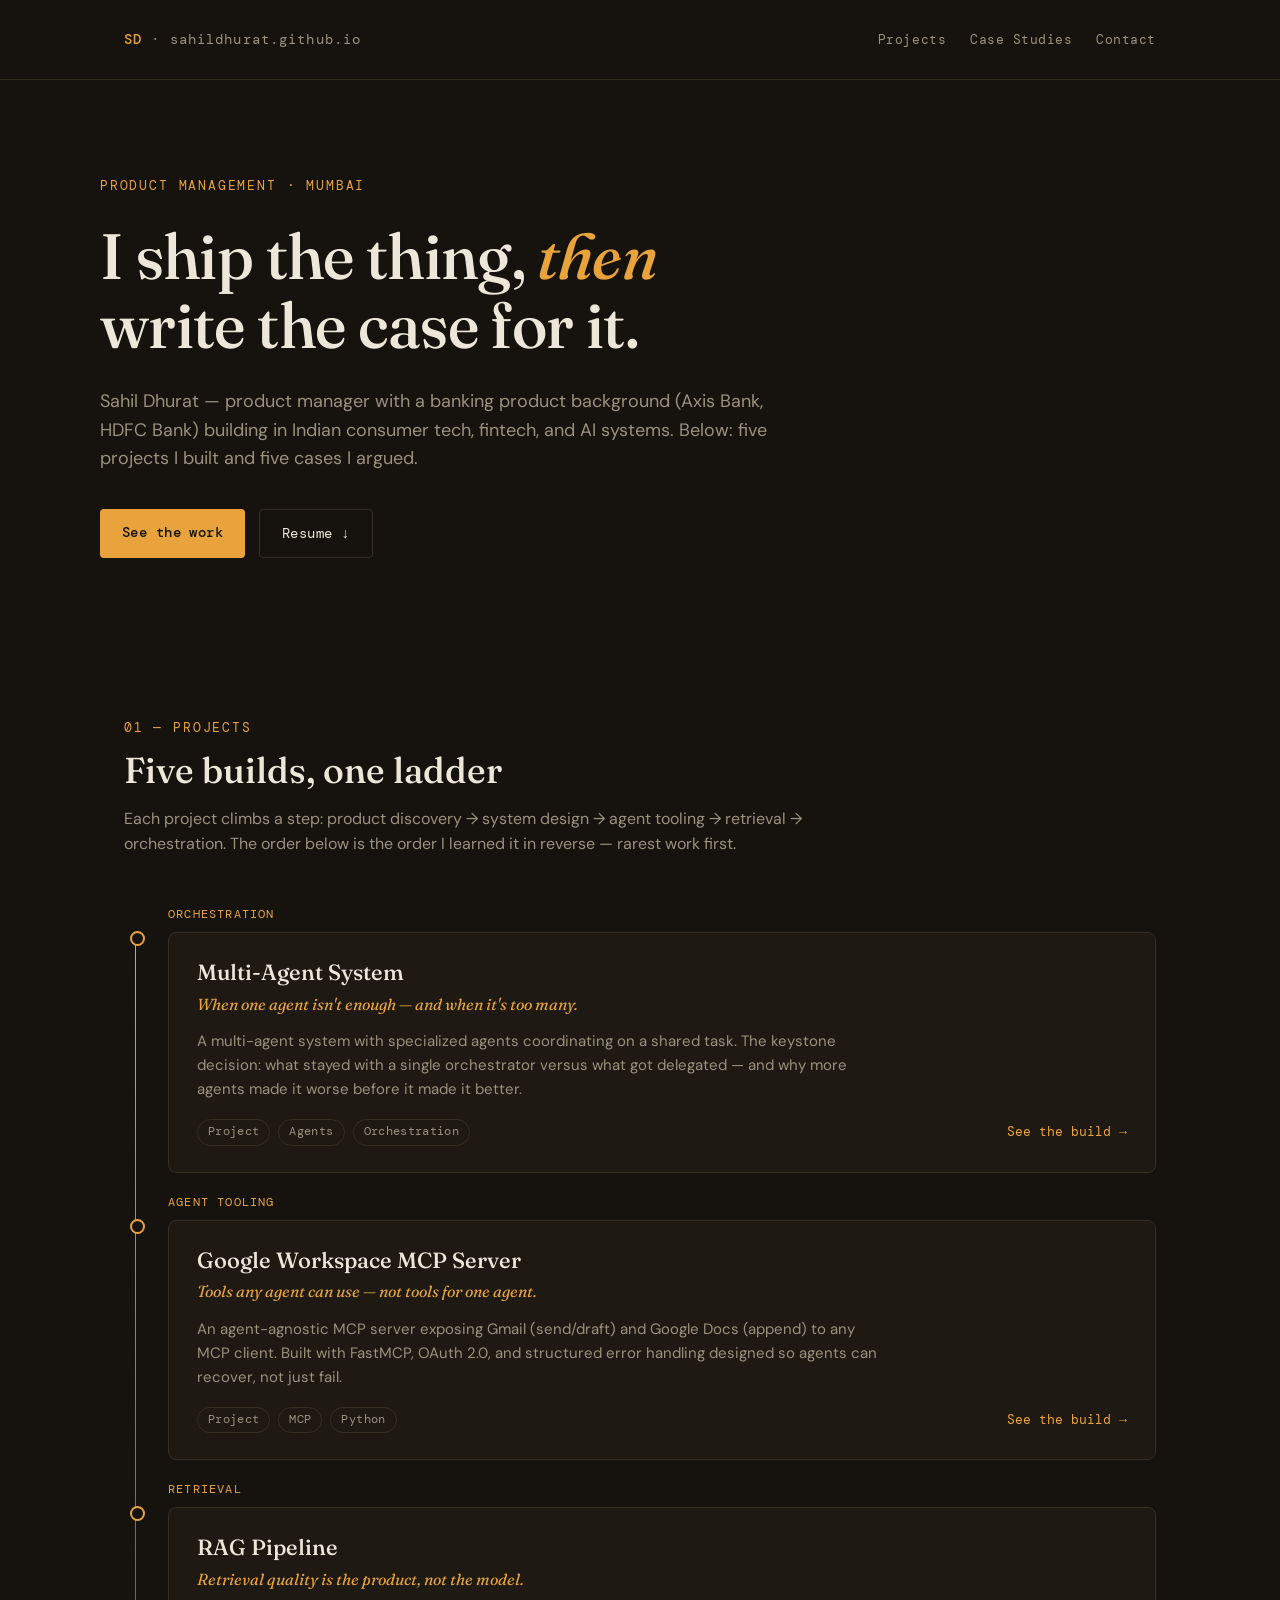
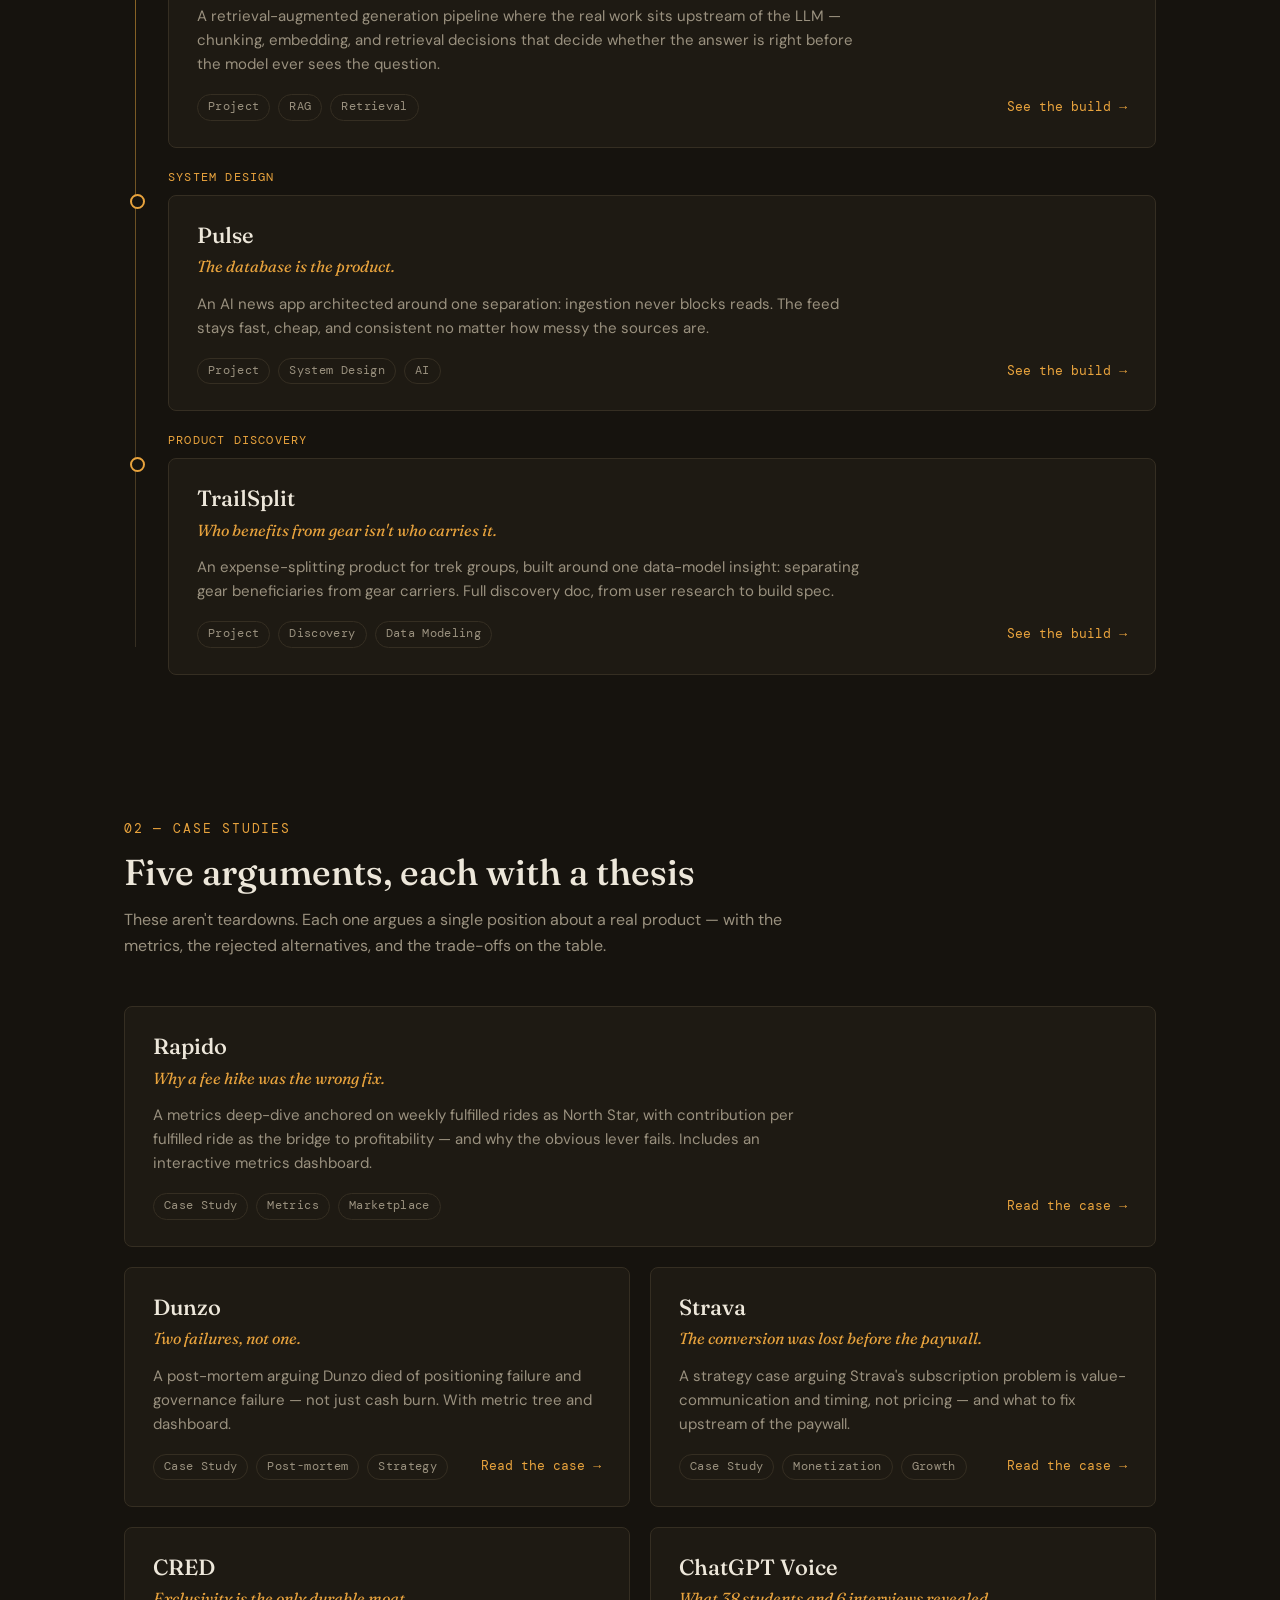
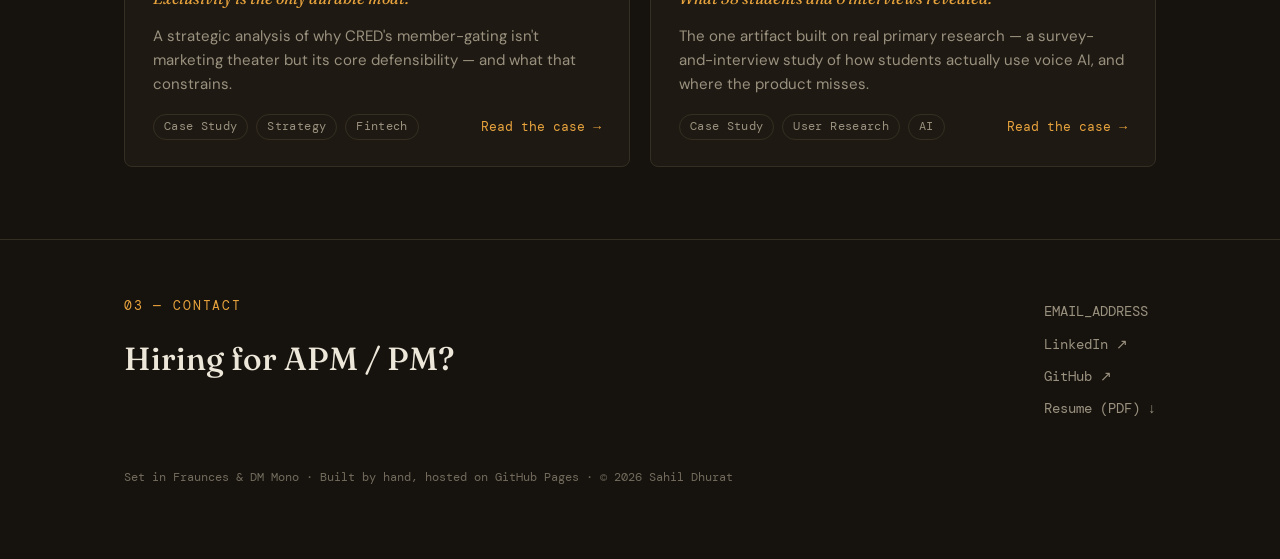
==== index.html @ cf32521f "Rename index_1.html to index.html" ====
<!DOCTYPE html>
<html lang="en">
<head>
<meta charset="UTF-8">
<meta name="viewport" content="width=device-width, initial-scale=1.0">
<title>Sahil Dhurat — Product Manager</title>
<meta name="description" content="Product portfolio of Sahil Dhurat — 5 shipped projects and 5 case studies across Indian consumer tech, fintech, and AI systems.">
<link rel="preconnect" href="https://fonts.googleapis.com">
<link rel="preconnect" href="https://fonts.gstatic.com" crossorigin>
<link href="https://fonts.googleapis.com/css2?family=Fraunces:opsz,wght@9..144,400;9..144,500;9..144,600&family=DM+Mono:wght@400;500&family=DM+Sans:opsz,wght@9..40,400;9..40,500&display=swap" rel="stylesheet">
<style>
  :root {
    --ink: #16130e;
    --surface: #1e1a13;
    --surface-2: #262118;
    --line: #352e22;
    --text: #ede7da;
    --muted: #9a917f;
    --amber: #e8a33d;
    --amber-dim: #8a6425;
  }

  * { margin: 0; padding: 0; box-sizing: border-box; }

  html { scroll-behavior: smooth; }
  @media (prefers-reduced-motion: reduce) {
    html { scroll-behavior: auto; }
    *, *::before, *::after { animation: none !important; transition: none !important; }
  }

  body {
    background: var(--ink);
    color: var(--text);
    font-family: 'DM Sans', system-ui, sans-serif;
    font-size: 16px;
    line-height: 1.6;
    -webkit-font-smoothing: antialiased;
  }

  .wrap { max-width: 1080px; margin: 0 auto; padding: 0 24px; }

  a { color: inherit; }
  a:focus-visible { outline: 2px solid var(--amber); outline-offset: 3px; border-radius: 2px; }

  /* ---------- Header ---------- */
  header {
    padding: 28px 0;
    border-bottom: 1px solid var(--line);
  }
  .header-row { display: flex; justify-content: space-between; align-items: baseline; gap: 16px; flex-wrap: wrap; }
  .logo { font-family: 'DM Mono', monospace; font-size: 14px; letter-spacing: 0.08em; color: var(--muted); text-decoration: none; }
  .logo strong { color: var(--amber); font-weight: 500; }
  nav { display: flex; gap: 24px; }
  nav a { font-family: 'DM Mono', monospace; font-size: 13px; color: var(--muted); text-decoration: none; letter-spacing: 0.04em; }
  nav a:hover { color: var(--amber); }

  /* ---------- Hero ---------- */
  .hero { padding: 96px 0 88px; }
  .eyebrow {
    font-family: 'DM Mono', monospace;
    font-size: 13px;
    letter-spacing: 0.14em;
    text-transform: uppercase;
    color: var(--amber);
    margin-bottom: 24px;
  }
  h1 {
    font-family: 'Fraunces', serif;
    font-weight: 500;
    font-size: clamp(38px, 6vw, 64px);
    line-height: 1.08;
    letter-spacing: -0.01em;
    max-width: 17ch;
  }
  h1 em {
    font-style: italic;
    color: var(--amber);
  }
  .hero p {
    margin-top: 28px;
    max-width: 58ch;
    color: var(--muted);
    font-size: 18px;
  }
  .hero-links { margin-top: 36px; display: flex; gap: 14px; flex-wrap: wrap; }
  .btn {
    font-family: 'DM Mono', monospace;
    font-size: 14px;
    text-decoration: none;
    padding: 12px 22px;
    border-radius: 4px;
    letter-spacing: 0.03em;
  }
  .btn-primary { background: var(--amber); color: var(--ink); font-weight: 500; }
  .btn-primary:hover { background: #f0b155; }
  .btn-ghost { border: 1px solid var(--line); color: var(--text); }
  .btn-ghost:hover { border-color: var(--amber-dim); color: var(--amber); }

  /* ---------- Section shells ---------- */
  section { padding: 72px 0; }
  .section-head { margin-bottom: 12px; }
  .section-head .eyebrow { margin-bottom: 12px; }
  h2 {
    font-family: 'Fraunces', serif;
    font-weight: 500;
    font-size: clamp(26px, 3.4vw, 36px);
    line-height: 1.15;
  }
  .section-intro { color: var(--muted); max-width: 62ch; margin-top: 14px; margin-bottom: 48px; }

  /* ---------- The ladder (projects) ---------- */
  .ladder { position: relative; display: flex; flex-direction: column; gap: 20px; }
  .ladder::before {
    content: "";
    position: absolute;
    left: 11px;
    top: 28px;
    bottom: 28px;
    width: 1px;
    background: linear-gradient(to bottom, var(--amber), var(--amber-dim), var(--line));
  }
  .rung { position: relative; padding-left: 44px; }
  .rung::before {
    content: "";
    position: absolute;
    left: 6px;
    top: 26px;
    width: 11px;
    height: 11px;
    border-radius: 50%;
    background: var(--ink);
    border: 2px solid var(--amber);
  }
  .rung-label {
    font-family: 'DM Mono', monospace;
    font-size: 12px;
    letter-spacing: 0.1em;
    text-transform: uppercase;
    color: var(--amber);
    margin-bottom: 8px;
  }

  /* ---------- Cards ---------- */
  .card {
    display: block;
    text-decoration: none;
    background: var(--surface);
    border: 1px solid var(--line);
    border-radius: 8px;
    padding: 26px 28px;
    transition: border-color 0.18s ease, background 0.18s ease;
  }
  .card:hover { border-color: var(--amber-dim); background: var(--surface-2); }
  .card h3 {
    font-family: 'Fraunces', serif;
    font-weight: 500;
    font-size: 22px;
    line-height: 1.2;
  }
  .hook {
    font-family: 'Fraunces', serif;
    font-style: italic;
    color: var(--amber);
    font-size: 16px;
    margin-top: 6px;
  }
  .card p.summary { color: var(--muted); font-size: 15px; margin-top: 12px; max-width: 68ch; }
  .card-foot {
    margin-top: 18px;
    display: flex;
    justify-content: space-between;
    align-items: center;
    gap: 12px;
    flex-wrap: wrap;
  }
  .tags { display: flex; gap: 8px; flex-wrap: wrap; }
  .tag {
    font-family: 'DM Mono', monospace;
    font-size: 11.5px;
    letter-spacing: 0.03em;
    color: var(--muted);
    border: 1px solid var(--line);
    border-radius: 999px;
    padding: 3px 10px;
  }
  .cta {
    font-family: 'DM Mono', monospace;
    font-size: 13px;
    color: var(--amber);
    white-space: nowrap;
  }
  .card:hover .cta { text-decoration: underline; text-underline-offset: 3px; }

  /* ---------- Case study grid ---------- */
  .cs-grid { display: grid; grid-template-columns: 1fr 1fr; gap: 20px; }
  @media (max-width: 760px) { .cs-grid { grid-template-columns: 1fr; } }
  .cs-grid .card:first-child { grid-column: 1 / -1; }

  /* ---------- Footer ---------- */
  footer {
    border-top: 1px solid var(--line);
    padding: 56px 0 72px;
  }
  .foot-row { display: flex; justify-content: space-between; gap: 24px; flex-wrap: wrap; align-items: flex-start; }
  footer h2 { font-size: clamp(24px, 3vw, 32px); }
  .foot-links { display: flex; flex-direction: column; gap: 10px; margin-top: 4px; }
  .foot-links a {
    font-family: 'DM Mono', monospace;
    font-size: 14px;
    color: var(--muted);
    text-decoration: none;
  }
  .foot-links a:hover { color: var(--amber); }
  .colophon {
    margin-top: 48px;
    font-family: 'DM Mono', monospace;
    font-size: 12px;
    color: var(--muted);
    opacity: 0.7;
  }
</style>
</head>
<body>

<header>
  <div class="wrap header-row">
    <a class="logo" href="#top"><strong>SD</strong> · sahildhurat.github.io</a>
    <nav>
      <a href="#projects">Projects</a>
      <a href="#case-studies">Case Studies</a>
      <a href="#contact">Contact</a>
    </nav>
  </div>
</header>

<main id="top">

  <div class="wrap hero">
    <div class="eyebrow">Product Management · Mumbai</div>
    <h1>I ship the thing, <em>then</em> write the case for it.</h1>
    <p>Sahil Dhurat — product manager with a banking product background (Axis Bank, HDFC Bank) building in Indian consumer tech, fintech, and AI systems. Below: five projects I built and five cases I argued.</p>
    <div class="hero-links">
      <a class="btn btn-primary" href="#projects">See the work</a>
      <a class="btn btn-ghost" href="RESUME_PDF_LINK">Resume ↓</a>
    </div>
  </div>

  <section id="projects">
    <div class="wrap">
      <div class="section-head">
        <div class="eyebrow">01 — Projects</div>
        <h2>Five builds, one ladder</h2>
      </div>
      <p class="section-intro">Each project climbs a step: product discovery → system design → agent tooling → retrieval → orchestration. The order below is the order I learned it in reverse — rarest work first.</p>

      <div class="ladder">

        <div class="rung">
          <div class="rung-label">Orchestration</div>
          <a class="card" href="MULTI_AGENT_LINK">
            <h3>Multi-Agent System</h3>
            <div class="hook">When one agent isn't enough — and when it's too many.</div>
            <p class="summary">A multi-agent system with specialized agents coordinating on a shared task. The keystone decision: what stayed with a single orchestrator versus what got delegated — and why more agents made it worse before it made it better.</p>
            <div class="card-foot">
              <div class="tags"><span class="tag">Project</span><span class="tag">Agents</span><span class="tag">Orchestration</span></div>
              <span class="cta">See the build →</span>
            </div>
          </a>
        </div>

        <div class="rung">
          <div class="rung-label">Agent tooling</div>
          <a class="card" href="MCP_SERVER_LINK">
            <h3>Google Workspace MCP Server</h3>
            <div class="hook">Tools any agent can use — not tools for one agent.</div>
            <p class="summary">An agent-agnostic MCP server exposing Gmail (send/draft) and Google Docs (append) to any MCP client. Built with FastMCP, OAuth 2.0, and structured error handling designed so agents can recover, not just fail.</p>
            <div class="card-foot">
              <div class="tags"><span class="tag">Project</span><span class="tag">MCP</span><span class="tag">Python</span></div>
              <span class="cta">See the build →</span>
            </div>
          </a>
        </div>

        <div class="rung">
          <div class="rung-label">Retrieval</div>
          <a class="card" href="RAG_PROJECT_LINK">
            <h3>RAG Pipeline</h3>
            <div class="hook">Retrieval quality is the product, not the model.</div>
            <p class="summary">A retrieval-augmented generation pipeline where the real work sits upstream of the LLM — chunking, embedding, and retrieval decisions that decide whether the answer is right before the model ever sees the question.</p>
            <div class="card-foot">
              <div class="tags"><span class="tag">Project</span><span class="tag">RAG</span><span class="tag">Retrieval</span></div>
              <span class="cta">See the build →</span>
            </div>
          </a>
        </div>

        <div class="rung">
          <div class="rung-label">System design</div>
          <a class="card" href="PULSE_LINK">
            <h3>Pulse</h3>
            <div class="hook">The database is the product.</div>
            <p class="summary">An AI news app architected around one separation: ingestion never blocks reads. The feed stays fast, cheap, and consistent no matter how messy the sources are.</p>
            <div class="card-foot">
              <div class="tags"><span class="tag">Project</span><span class="tag">System Design</span><span class="tag">AI</span></div>
              <span class="cta">See the build →</span>
            </div>
          </a>
        </div>

        <div class="rung">
          <div class="rung-label">Product discovery</div>
          <a class="card" href="TRAILSPLIT_LINK">
            <h3>TrailSplit</h3>
            <div class="hook">Who benefits from gear isn't who carries it.</div>
            <p class="summary">An expense-splitting product for trek groups, built around one data-model insight: separating gear beneficiaries from gear carriers. Full discovery doc, from user research to build spec.</p>
            <div class="card-foot">
              <div class="tags"><span class="tag">Project</span><span class="tag">Discovery</span><span class="tag">Data Modeling</span></div>
              <span class="cta">See the build →</span>
            </div>
          </a>
        </div>

      </div>
    </div>
  </section>

  <section id="case-studies">
    <div class="wrap">
      <div class="section-head">
        <div class="eyebrow">02 — Case Studies</div>
        <h2>Five arguments, each with a thesis</h2>
      </div>
      <p class="section-intro">These aren't teardowns. Each one argues a single position about a real product — with the metrics, the rejected alternatives, and the trade-offs on the table.</p>

      <div class="cs-grid">

        <a class="card" href="RAPIDO_LINK">
          <h3>Rapido</h3>
          <div class="hook">Why a fee hike was the wrong fix.</div>
          <p class="summary">A metrics deep-dive anchored on weekly fulfilled rides as North Star, with contribution per fulfilled ride as the bridge to profitability — and why the obvious lever fails. Includes an interactive metrics dashboard.</p>
          <div class="card-foot">
            <div class="tags"><span class="tag">Case Study</span><span class="tag">Metrics</span><span class="tag">Marketplace</span></div>
            <span class="cta">Read the case →</span>
          </div>
        </a>

        <a class="card" href="DUNZO_LINK">
          <h3>Dunzo</h3>
          <div class="hook">Two failures, not one.</div>
          <p class="summary">A post-mortem arguing Dunzo died of positioning failure and governance failure — not just cash burn. With metric tree and dashboard.</p>
          <div class="card-foot">
            <div class="tags"><span class="tag">Case Study</span><span class="tag">Post-mortem</span><span class="tag">Strategy</span></div>
            <span class="cta">Read the case →</span>
          </div>
        </a>

        <a class="card" href="STRAVA_LINK">
          <h3>Strava</h3>
          <div class="hook">The conversion was lost before the paywall.</div>
          <p class="summary">A strategy case arguing Strava's subscription problem is value-communication and timing, not pricing — and what to fix upstream of the paywall.</p>
          <div class="card-foot">
            <div class="tags"><span class="tag">Case Study</span><span class="tag">Monetization</span><span class="tag">Growth</span></div>
            <span class="cta">Read the case →</span>
          </div>
        </a>

        <a class="card" href="CRED_LINK">
          <h3>CRED</h3>
          <div class="hook">Exclusivity is the only durable moat.</div>
          <p class="summary">A strategic analysis of why CRED's member-gating isn't marketing theater but its core defensibility — and what that constrains.</p>
          <div class="card-foot">
            <div class="tags"><span class="tag">Case Study</span><span class="tag">Strategy</span><span class="tag">Fintech</span></div>
            <span class="cta">Read the case →</span>
          </div>
        </a>

        <a class="card" href="CHATGPT_VOICE_LINK">
          <h3>ChatGPT Voice</h3>
          <div class="hook">What 38 students and 6 interviews revealed.</div>
          <p class="summary">The one artifact built on real primary research — a survey-and-interview study of how students actually use voice AI, and where the product misses.</p>
          <div class="card-foot">
            <div class="tags"><span class="tag">Case Study</span><span class="tag">User Research</span><span class="tag">AI</span></div>
            <span class="cta">Read the case →</span>
          </div>
        </a>

      </div>
    </div>
  </section>

</main>

<footer id="contact">
  <div class="wrap">
    <div class="foot-row">
      <div>
        <div class="eyebrow">03 — Contact</div>
        <h2>Hiring for APM / PM?</h2>
      </div>
      <div class="foot-links">
        <a href="mailto:EMAIL_ADDRESS">EMAIL_ADDRESS</a>
        <a href="LINKEDIN_URL">LinkedIn ↗</a>
        <a href="https://github.com/sahildhurat">GitHub ↗</a>
        <a href="RESUME_PDF_LINK">Resume (PDF) ↓</a>
      </div>
    </div>
    <p class="colophon">Set in Fraunces &amp; DM Mono · Built by hand, hosted on GitHub Pages · © 2026 Sahil Dhurat</p>
  </div>
</footer>

</body>
</html>
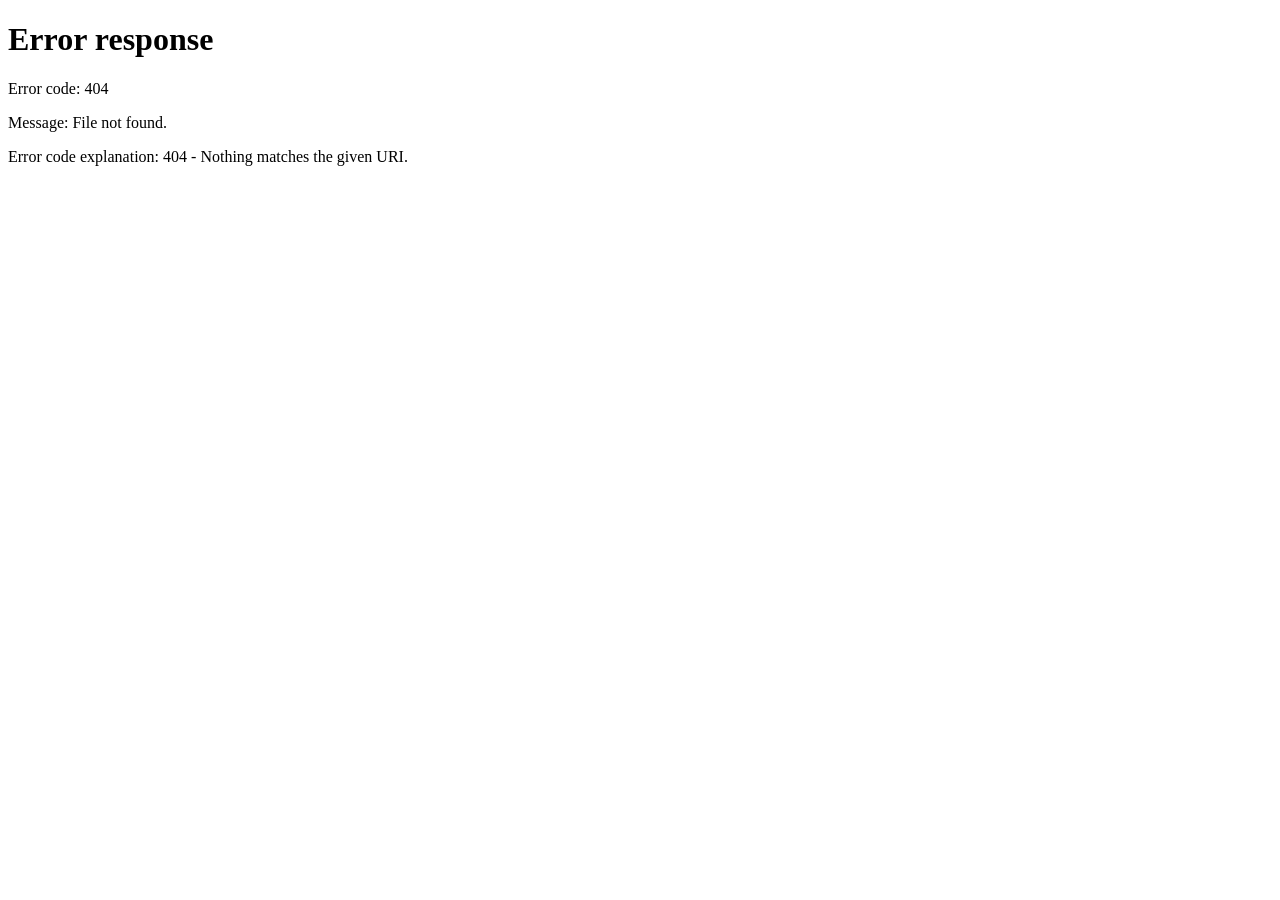
==== commit 0d09fc3c: "Create index.html for product portfolio redirect" ====
--- a/index.html
+++ b/index.html
@@ -1,412 +1,14 @@
 <!DOCTYPE html>
 <html lang="en">
 <head>
-<meta charset="UTF-8">
-<meta name="viewport" content="width=device-width, initial-scale=1.0">
-<title>Sahil Dhurat — Product Manager</title>
-<meta name="description" content="Product portfolio of Sahil Dhurat — 5 shipped projects and 5 case studies across Indian consumer tech, fintech, and AI systems.">
-<link rel="preconnect" href="https://fonts.googleapis.com">
-<link rel="preconnect" href="https://fonts.gstatic.com" crossorigin>
-<link href="https://fonts.googleapis.com/css2?family=Fraunces:opsz,wght@9..144,400;9..144,500;9..144,600&family=DM+Mono:wght@400;500&family=DM+Sans:opsz,wght@9..40,400;9..40,500&display=swap" rel="stylesheet">
-<style>
-  :root {
-    --ink: #16130e;
-    --surface: #1e1a13;
-    --surface-2: #262118;
-    --line: #352e22;
-    --text: #ede7da;
-    --muted: #9a917f;
-    --amber: #e8a33d;
-    --amber-dim: #8a6425;
-  }
-
-  * { margin: 0; padding: 0; box-sizing: border-box; }
-
-  html { scroll-behavior: smooth; }
-  @media (prefers-reduced-motion: reduce) {
-    html { scroll-behavior: auto; }
-    *, *::before, *::after { animation: none !important; transition: none !important; }
-  }
-
-  body {
-    background: var(--ink);
-    color: var(--text);
-    font-family: 'DM Sans', system-ui, sans-serif;
-    font-size: 16px;
-    line-height: 1.6;
-    -webkit-font-smoothing: antialiased;
-  }
-
-  .wrap { max-width: 1080px; margin: 0 auto; padding: 0 24px; }
-
-  a { color: inherit; }
-  a:focus-visible { outline: 2px solid var(--amber); outline-offset: 3px; border-radius: 2px; }
-
-  /* ---------- Header ---------- */
-  header {
-    padding: 28px 0;
-    border-bottom: 1px solid var(--line);
-  }
-  .header-row { display: flex; justify-content: space-between; align-items: baseline; gap: 16px; flex-wrap: wrap; }
-  .logo { font-family: 'DM Mono', monospace; font-size: 14px; letter-spacing: 0.08em; color: var(--muted); text-decoration: none; }
-  .logo strong { color: var(--amber); font-weight: 500; }
-  nav { display: flex; gap: 24px; }
-  nav a { font-family: 'DM Mono', monospace; font-size: 13px; color: var(--muted); text-decoration: none; letter-spacing: 0.04em; }
-  nav a:hover { color: var(--amber); }
-
-  /* ---------- Hero ---------- */
-  .hero { padding: 96px 0 88px; }
-  .eyebrow {
-    font-family: 'DM Mono', monospace;
-    font-size: 13px;
-    letter-spacing: 0.14em;
-    text-transform: uppercase;
-    color: var(--amber);
-    margin-bottom: 24px;
-  }
-  h1 {
-    font-family: 'Fraunces', serif;
-    font-weight: 500;
-    font-size: clamp(38px, 6vw, 64px);
-    line-height: 1.08;
-    letter-spacing: -0.01em;
-    max-width: 17ch;
-  }
-  h1 em {
-    font-style: italic;
-    color: var(--amber);
-  }
-  .hero p {
-    margin-top: 28px;
-    max-width: 58ch;
-    color: var(--muted);
-    font-size: 18px;
-  }
-  .hero-links { margin-top: 36px; display: flex; gap: 14px; flex-wrap: wrap; }
-  .btn {
-    font-family: 'DM Mono', monospace;
-    font-size: 14px;
-    text-decoration: none;
-    padding: 12px 22px;
-    border-radius: 4px;
-    letter-spacing: 0.03em;
-  }
-  .btn-primary { background: var(--amber); color: var(--ink); font-weight: 500; }
-  .btn-primary:hover { background: #f0b155; }
-  .btn-ghost { border: 1px solid var(--line); color: var(--text); }
-  .btn-ghost:hover { border-color: var(--amber-dim); color: var(--amber); }
-
-  /* ---------- Section shells ---------- */
-  section { padding: 72px 0; }
-  .section-head { margin-bottom: 12px; }
-  .section-head .eyebrow { margin-bottom: 12px; }
-  h2 {
-    font-family: 'Fraunces', serif;
-    font-weight: 500;
-    font-size: clamp(26px, 3.4vw, 36px);
-    line-height: 1.15;
-  }
-  .section-intro { color: var(--muted); max-width: 62ch; margin-top: 14px; margin-bottom: 48px; }
-
-  /* ---------- The ladder (projects) ---------- */
-  .ladder { position: relative; display: flex; flex-direction: column; gap: 20px; }
-  .ladder::before {
-    content: "";
-    position: absolute;
-    left: 11px;
-    top: 28px;
-    bottom: 28px;
-    width: 1px;
-    background: linear-gradient(to bottom, var(--amber), var(--amber-dim), var(--line));
-  }
-  .rung { position: relative; padding-left: 44px; }
-  .rung::before {
-    content: "";
-    position: absolute;
-    left: 6px;
-    top: 26px;
-    width: 11px;
-    height: 11px;
-    border-radius: 50%;
-    background: var(--ink);
-    border: 2px solid var(--amber);
-  }
-  .rung-label {
-    font-family: 'DM Mono', monospace;
-    font-size: 12px;
-    letter-spacing: 0.1em;
-    text-transform: uppercase;
-    color: var(--amber);
-    margin-bottom: 8px;
-  }
-
-  /* ---------- Cards ---------- */
-  .card {
-    display: block;
-    text-decoration: none;
-    background: var(--surface);
-    border: 1px solid var(--line);
-    border-radius: 8px;
-    padding: 26px 28px;
-    transition: border-color 0.18s ease, background 0.18s ease;
-  }
-  .card:hover { border-color: var(--amber-dim); background: var(--surface-2); }
-  .card h3 {
-    font-family: 'Fraunces', serif;
-    font-weight: 500;
-    font-size: 22px;
-    line-height: 1.2;
-  }
-  .hook {
-    font-family: 'Fraunces', serif;
-    font-style: italic;
-    color: var(--amber);
-    font-size: 16px;
-    margin-top: 6px;
-  }
-  .card p.summary { color: var(--muted); font-size: 15px; margin-top: 12px; max-width: 68ch; }
-  .card-foot {
-    margin-top: 18px;
-    display: flex;
-    justify-content: space-between;
-    align-items: center;
-    gap: 12px;
-    flex-wrap: wrap;
-  }
-  .tags { display: flex; gap: 8px; flex-wrap: wrap; }
-  .tag {
-    font-family: 'DM Mono', monospace;
-    font-size: 11.5px;
-    letter-spacing: 0.03em;
-    color: var(--muted);
-    border: 1px solid var(--line);
-    border-radius: 999px;
-    padding: 3px 10px;
-  }
-  .cta {
-    font-family: 'DM Mono', monospace;
-    font-size: 13px;
-    color: var(--amber);
-    white-space: nowrap;
-  }
-  .card:hover .cta { text-decoration: underline; text-underline-offset: 3px; }
-
-  /* ---------- Case study grid ---------- */
-  .cs-grid { display: grid; grid-template-columns: 1fr 1fr; gap: 20px; }
-  @media (max-width: 760px) { .cs-grid { grid-template-columns: 1fr; } }
-  .cs-grid .card:first-child { grid-column: 1 / -1; }
-
-  /* ---------- Footer ---------- */
-  footer {
-    border-top: 1px solid var(--line);
-    padding: 56px 0 72px;
-  }
-  .foot-row { display: flex; justify-content: space-between; gap: 24px; flex-wrap: wrap; align-items: flex-start; }
-  footer h2 { font-size: clamp(24px, 3vw, 32px); }
-  .foot-links { display: flex; flex-direction: column; gap: 10px; margin-top: 4px; }
-  .foot-links a {
-    font-family: 'DM Mono', monospace;
-    font-size: 14px;
-    color: var(--muted);
-    text-decoration: none;
-  }
-  .foot-links a:hover { color: var(--amber); }
-  .colophon {
-    margin-top: 48px;
-    font-family: 'DM Mono', monospace;
-    font-size: 12px;
-    color: var(--muted);
-    opacity: 0.7;
-  }
-</style>
+<meta charset="utf-8">
+<title>Sahil Dhurat — Product Portfolio</title>
+<meta name="description" content="Product portfolio of Sahil Dhurat.">
+<meta http-equiv="refresh" content="0; url=YOUR_NOTION_URL">
+<link rel="canonical" href="YOUR_NOTION_URL">
+<script>window.location.replace("YOUR_NOTION_URL");</script>
 </head>
-<body>
-
-<header>
-  <div class="wrap header-row">
-    <a class="logo" href="#top"><strong>SD</strong> · sahildhurat.github.io</a>
-    <nav>
-      <a href="#projects">Projects</a>
-      <a href="#case-studies">Case Studies</a>
-      <a href="#contact">Contact</a>
-    </nav>
-  </div>
-</header>
-
-<main id="top">
-
-  <div class="wrap hero">
-    <div class="eyebrow">Product Management · Mumbai</div>
-    <h1>I ship the thing, <em>then</em> write the case for it.</h1>
-    <p>Sahil Dhurat — product manager with a banking product background (Axis Bank, HDFC Bank) building in Indian consumer tech, fintech, and AI systems. Below: five projects I built and five cases I argued.</p>
-    <div class="hero-links">
-      <a class="btn btn-primary" href="#projects">See the work</a>
-      <a class="btn btn-ghost" href="RESUME_PDF_LINK">Resume ↓</a>
-    </div>
-  </div>
-
-  <section id="projects">
-    <div class="wrap">
-      <div class="section-head">
-        <div class="eyebrow">01 — Projects</div>
-        <h2>Five builds, one ladder</h2>
-      </div>
-      <p class="section-intro">Each project climbs a step: product discovery → system design → agent tooling → retrieval → orchestration. The order below is the order I learned it in reverse — rarest work first.</p>
-
-      <div class="ladder">
-
-        <div class="rung">
-          <div class="rung-label">Orchestration</div>
-          <a class="card" href="MULTI_AGENT_LINK">
-            <h3>Multi-Agent System</h3>
-            <div class="hook">When one agent isn't enough — and when it's too many.</div>
-            <p class="summary">A multi-agent system with specialized agents coordinating on a shared task. The keystone decision: what stayed with a single orchestrator versus what got delegated — and why more agents made it worse before it made it better.</p>
-            <div class="card-foot">
-              <div class="tags"><span class="tag">Project</span><span class="tag">Agents</span><span class="tag">Orchestration</span></div>
-              <span class="cta">See the build →</span>
-            </div>
-          </a>
-        </div>
-
-        <div class="rung">
-          <div class="rung-label">Agent tooling</div>
-          <a class="card" href="MCP_SERVER_LINK">
-            <h3>Google Workspace MCP Server</h3>
-            <div class="hook">Tools any agent can use — not tools for one agent.</div>
-            <p class="summary">An agent-agnostic MCP server exposing Gmail (send/draft) and Google Docs (append) to any MCP client. Built with FastMCP, OAuth 2.0, and structured error handling designed so agents can recover, not just fail.</p>
-            <div class="card-foot">
-              <div class="tags"><span class="tag">Project</span><span class="tag">MCP</span><span class="tag">Python</span></div>
-              <span class="cta">See the build →</span>
-            </div>
-          </a>
-        </div>
-
-        <div class="rung">
-          <div class="rung-label">Retrieval</div>
-          <a class="card" href="RAG_PROJECT_LINK">
-            <h3>RAG Pipeline</h3>
-            <div class="hook">Retrieval quality is the product, not the model.</div>
-            <p class="summary">A retrieval-augmented generation pipeline where the real work sits upstream of the LLM — chunking, embedding, and retrieval decisions that decide whether the answer is right before the model ever sees the question.</p>
-            <div class="card-foot">
-              <div class="tags"><span class="tag">Project</span><span class="tag">RAG</span><span class="tag">Retrieval</span></div>
-              <span class="cta">See the build →</span>
-            </div>
-          </a>
-        </div>
-
-        <div class="rung">
-          <div class="rung-label">System design</div>
-          <a class="card" href="PULSE_LINK">
-            <h3>Pulse</h3>
-            <div class="hook">The database is the product.</div>
-            <p class="summary">An AI news app architected around one separation: ingestion never blocks reads. The feed stays fast, cheap, and consistent no matter how messy the sources are.</p>
-            <div class="card-foot">
-              <div class="tags"><span class="tag">Project</span><span class="tag">System Design</span><span class="tag">AI</span></div>
-              <span class="cta">See the build →</span>
-            </div>
-          </a>
-        </div>
-
-        <div class="rung">
-          <div class="rung-label">Product discovery</div>
-          <a class="card" href="TRAILSPLIT_LINK">
-            <h3>TrailSplit</h3>
-            <div class="hook">Who benefits from gear isn't who carries it.</div>
-            <p class="summary">An expense-splitting product for trek groups, built around one data-model insight: separating gear beneficiaries from gear carriers. Full discovery doc, from user research to build spec.</p>
-            <div class="card-foot">
-              <div class="tags"><span class="tag">Project</span><span class="tag">Discovery</span><span class="tag">Data Modeling</span></div>
-              <span class="cta">See the build →</span>
-            </div>
-          </a>
-        </div>
-
-      </div>
-    </div>
-  </section>
-
-  <section id="case-studies">
-    <div class="wrap">
-      <div class="section-head">
-        <div class="eyebrow">02 — Case Studies</div>
-        <h2>Five arguments, each with a thesis</h2>
-      </div>
-      <p class="section-intro">These aren't teardowns. Each one argues a single position about a real product — with the metrics, the rejected alternatives, and the trade-offs on the table.</p>
-
-      <div class="cs-grid">
-
-        <a class="card" href="RAPIDO_LINK">
-          <h3>Rapido</h3>
-          <div class="hook">Why a fee hike was the wrong fix.</div>
-          <p class="summary">A metrics deep-dive anchored on weekly fulfilled rides as North Star, with contribution per fulfilled ride as the bridge to profitability — and why the obvious lever fails. Includes an interactive metrics dashboard.</p>
-          <div class="card-foot">
-            <div class="tags"><span class="tag">Case Study</span><span class="tag">Metrics</span><span class="tag">Marketplace</span></div>
-            <span class="cta">Read the case →</span>
-          </div>
-        </a>
-
-        <a class="card" href="DUNZO_LINK">
-          <h3>Dunzo</h3>
-          <div class="hook">Two failures, not one.</div>
-          <p class="summary">A post-mortem arguing Dunzo died of positioning failure and governance failure — not just cash burn. With metric tree and dashboard.</p>
-          <div class="card-foot">
-            <div class="tags"><span class="tag">Case Study</span><span class="tag">Post-mortem</span><span class="tag">Strategy</span></div>
-            <span class="cta">Read the case →</span>
-          </div>
-        </a>
-
-        <a class="card" href="STRAVA_LINK">
-          <h3>Strava</h3>
-          <div class="hook">The conversion was lost before the paywall.</div>
-          <p class="summary">A strategy case arguing Strava's subscription problem is value-communication and timing, not pricing — and what to fix upstream of the paywall.</p>
-          <div class="card-foot">
-            <div class="tags"><span class="tag">Case Study</span><span class="tag">Monetization</span><span class="tag">Growth</span></div>
-            <span class="cta">Read the case →</span>
-          </div>
-        </a>
-
-        <a class="card" href="CRED_LINK">
-          <h3>CRED</h3>
-          <div class="hook">Exclusivity is the only durable moat.</div>
-          <p class="summary">A strategic analysis of why CRED's member-gating isn't marketing theater but its core defensibility — and what that constrains.</p>
-          <div class="card-foot">
-            <div class="tags"><span class="tag">Case Study</span><span class="tag">Strategy</span><span class="tag">Fintech</span></div>
-            <span class="cta">Read the case →</span>
-          </div>
-        </a>
-
-        <a class="card" href="CHATGPT_VOICE_LINK">
-          <h3>ChatGPT Voice</h3>
-          <div class="hook">What 38 students and 6 interviews revealed.</div>
-          <p class="summary">The one artifact built on real primary research — a survey-and-interview study of how students actually use voice AI, and where the product misses.</p>
-          <div class="card-foot">
-            <div class="tags"><span class="tag">Case Study</span><span class="tag">User Research</span><span class="tag">AI</span></div>
-            <span class="cta">Read the case →</span>
-          </div>
-        </a>
-
-      </div>
-    </div>
-  </section>
-
-</main>
-
-<footer id="contact">
-  <div class="wrap">
-    <div class="foot-row">
-      <div>
-        <div class="eyebrow">03 — Contact</div>
-        <h2>Hiring for APM / PM?</h2>
-      </div>
-      <div class="foot-links">
-        <a href="mailto:EMAIL_ADDRESS">EMAIL_ADDRESS</a>
-        <a href="LINKEDIN_URL">LinkedIn ↗</a>
-        <a href="https://github.com/sahildhurat">GitHub ↗</a>
-        <a href="RESUME_PDF_LINK">Resume (PDF) ↓</a>
-      </div>
-    </div>
-    <p class="colophon">Set in Fraunces &amp; DM Mono · Built by hand, hosted on GitHub Pages · © 2026 Sahil Dhurat</p>
-  </div>
-</footer>
-
+<body style="font-family: sans-serif; text-align: center; padding: 40px;">
+<p>Redirecting to my portfolio… <a href="YOUR_NOTION_URL">Click here if it doesn't load automatically.</a></p>
 </body>
 </html>
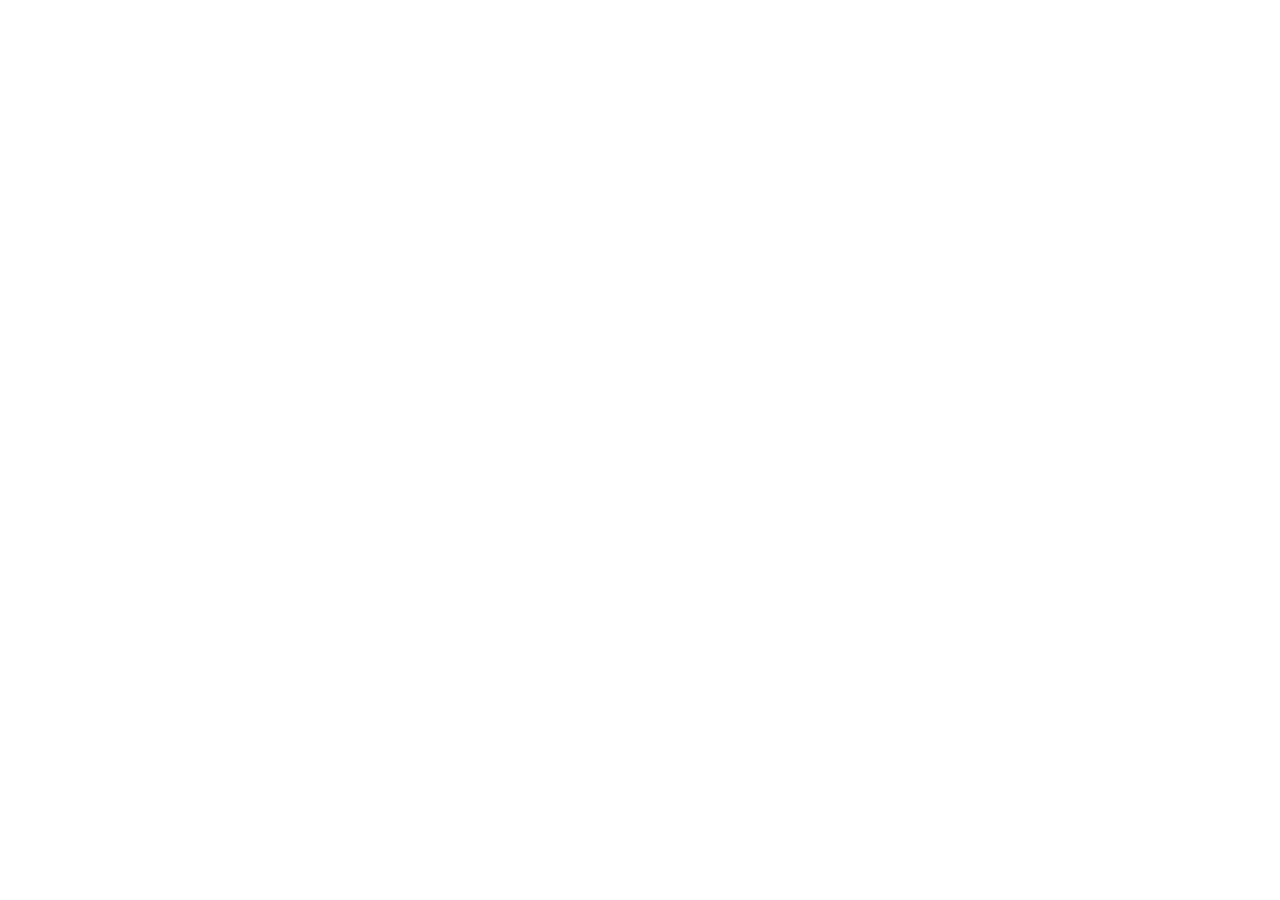
==== commit e2a21b0e: "Update redirect URLs in index.html" ====
--- a/index.html
+++ b/index.html
@@ -4,9 +4,9 @@
 <meta charset="utf-8">
 <title>Sahil Dhurat — Product Portfolio</title>
 <meta name="description" content="Product portfolio of Sahil Dhurat.">
-<meta http-equiv="refresh" content="0; url=YOUR_NOTION_URL">
-<link rel="canonical" href="YOUR_NOTION_URL">
-<script>window.location.replace("YOUR_NOTION_URL");</script>
+<meta http-equiv="refresh" content="0; url=https://sahildhurat.notion.site/Portfolio-378deea52e9d80e09930ed26c59320b7?source=copy_link">
+<link rel="canonical" href="https://sahildhurat.notion.site/Portfolio-378deea52e9d80e09930ed26c59320b7?source=copy_link">
+<script>window.location.replace("https://sahildhurat.notion.site/Portfolio-378deea52e9d80e09930ed26c59320b7?source=copy_link");</script>
 </head>
 <body style="font-family: sans-serif; text-align: center; padding: 40px;">
 <p>Redirecting to my portfolio… <a href="YOUR_NOTION_URL">Click here if it doesn't load automatically.</a></p>
